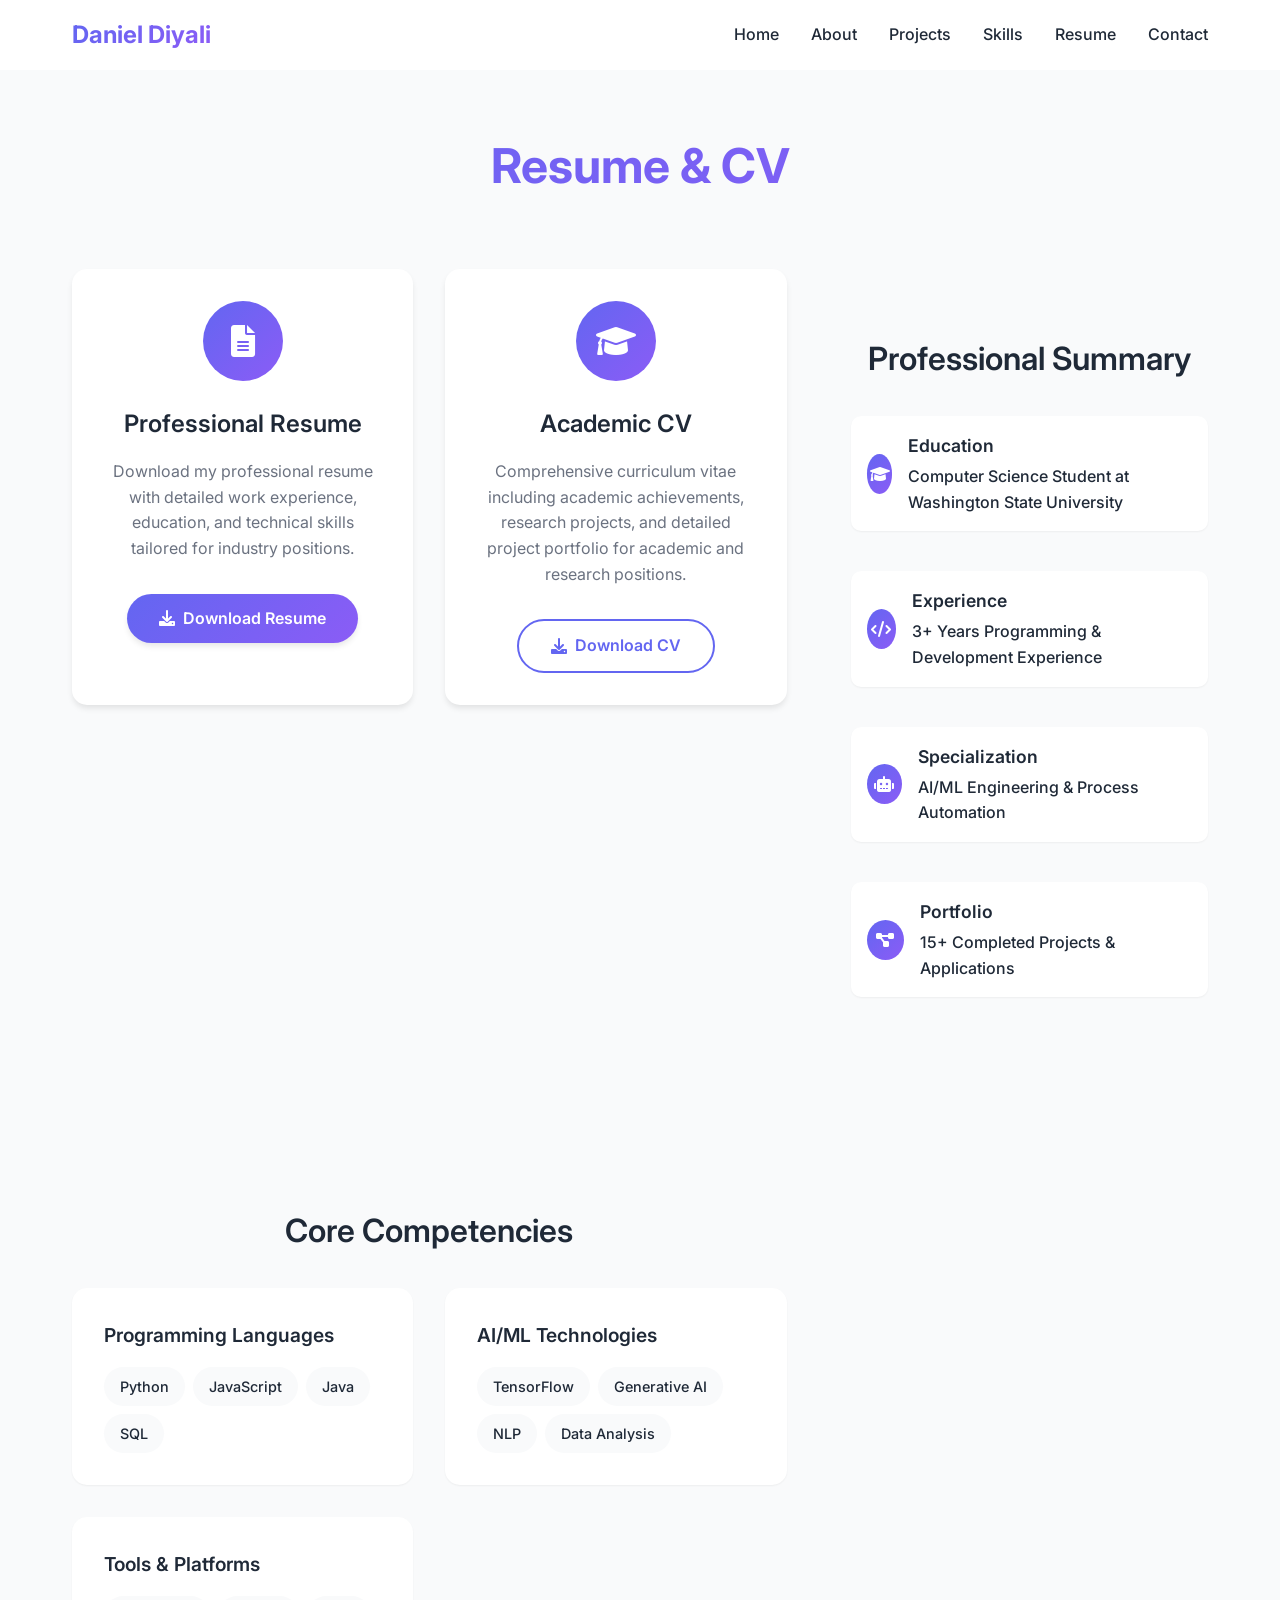
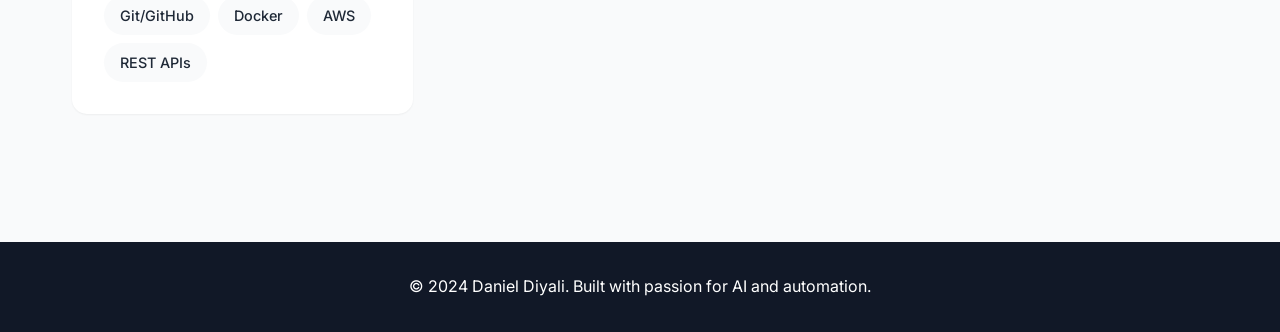
==== resume.html @ 3ffd0849 "Create separate resume page with enhanced layout" ====
<!DOCTYPE html>
<html lang="en">
<head>
    <meta charset="UTF-8">
    <meta name="viewport" content="width=device-width, initial-scale=1.0">
    <title>Resume & CV - Daniel Diyali</title>
    <link rel="stylesheet" href="styles.css">
    <link href="https://fonts.googleapis.com/css2?family=Inter:wght@300;400;500;600;700&display=swap" rel="stylesheet">
    <link rel="stylesheet" href="https://cdnjs.cloudflare.com/ajax/libs/font-awesome/6.0.0/css/all.min.css">
</head>
<body>
    <nav class="navbar">
        <div class="nav-container">
            <div class="nav-logo">
                <a href="index.html" class="logo-text">Daniel Diyali</a>
            </div>
            <ul class="nav-menu">
                <li><a href="index.html" class="nav-link">Home</a></li>
                <li><a href="index.html#about" class="nav-link">About</a></li>
                <li><a href="index.html#projects" class="nav-link">Projects</a></li>
                <li><a href="index.html#skills" class="nav-link">Skills</a></li>
                <li><a href="resume.html" class="nav-link active">Resume</a></li>
                <li><a href="index.html#contact" class="nav-link">Contact</a></li>
            </ul>
            <div class="hamburger">
                <span></span>
                <span></span>
                <span></span>
            </div>
        </div>
    </nav>

    <section class="resume-page">
        <div class="container">
            <h1 class="page-title">Resume & CV</h1>
            
            <div class="resume-content">
                <div class="resume-cards">
                    <div class="resume-card">
                        <div class="resume-icon">
                            <i class="fas fa-file-alt"></i>
                        </div>
                        <h3>Professional Resume</h3>
                        <p>Download my professional resume with detailed work experience, education, and technical skills tailored for industry positions.</p>
                        <a href="#" class="btn btn-primary" download>
                            <i class="fas fa-download"></i> Download Resume
                        </a>
                    </div>
                    <div class="resume-card">
                        <div class="resume-icon">
                            <i class="fas fa-graduation-cap"></i>
                        </div>
                        <h3>Academic CV</h3>
                        <p>Comprehensive curriculum vitae including academic achievements, research projects, and detailed project portfolio for academic and research positions.</p>
                        <a href="#" class="btn btn-secondary" download>
                            <i class="fas fa-download"></i> Download CV
                        </a>
                    </div>
                </div>

                <div class="resume-highlights-section">
                    <h2>Professional Summary</h2>
                    <div class="resume-highlights">
                        <div class="highlight-item">
                            <i class="fas fa-graduation-cap"></i>
                            <div>
                                <h4>Education</h4>
                                <span>Computer Science Student at Washington State University</span>
                            </div>
                        </div>
                        <div class="highlight-item">
                            <i class="fas fa-code"></i>
                            <div>
                                <h4>Experience</h4>
                                <span>3+ Years Programming & Development Experience</span>
                            </div>
                        </div>
                        <div class="highlight-item">
                            <i class="fas fa-robot"></i>
                            <div>
                                <h4>Specialization</h4>
                                <span>AI/ML Engineering & Process Automation</span>
                            </div>
                        </div>
                        <div class="highlight-item">
                            <i class="fas fa-project-diagram"></i>
                            <div>
                                <h4>Portfolio</h4>
                                <span>15+ Completed Projects & Applications</span>
                            </div>
                        </div>
                    </div>
                </div>

                <div class="skills-summary">
                    <h2>Core Competencies</h2>
                    <div class="skills-grid-resume">
                        <div class="skill-group">
                            <h4>Programming Languages</h4>
                            <div class="skill-list">
                                <span>Python</span>
                                <span>JavaScript</span>
                                <span>Java</span>
                                <span>SQL</span>
                            </div>
                        </div>
                        <div class="skill-group">
                            <h4>AI/ML Technologies</h4>
                            <div class="skill-list">
                                <span>TensorFlow</span>
                                <span>Generative AI</span>
                                <span>NLP</span>
                                <span>Data Analysis</span>
                            </div>
                        </div>
                        <div class="skill-group">
                            <h4>Tools & Platforms</h4>
                            <div class="skill-list">
                                <span>Git/GitHub</span>
                                <span>Docker</span>
                                <span>AWS</span>
                                <span>REST APIs</span>
                            </div>
                        </div>
                    </div>
                </div>
            </div>
        </div>
    </section>

    <footer class="footer">
        <div class="container">
            <p>&copy; 2024 Daniel Diyali. Built with passion for AI and automation.</p>
        </div>
    </footer>

    <script src="script.js"></script>
</body>
</html>
---- styles.css ----
/* Reset and Base Styles */
* {
    margin: 0;
    padding: 0;
    box-sizing: border-box;
}

:root {
    --primary-color: #6366f1;
    --secondary-color: #8b5cf6;
    --accent-color: #06b6d4;
    --text-primary: #1f2937;
    --text-secondary: #6b7280;
    --bg-primary: #ffffff;
    --bg-secondary: #f9fafb;
    --bg-dark: #111827;
    --gradient-primary: linear-gradient(135deg, #6366f1 0%, #8b5cf6 100%);
    --gradient-secondary: linear-gradient(135deg, #06b6d4 0%, #3b82f6 100%);
    --shadow-sm: 0 1px 2px 0 rgb(0 0 0 / 0.05);
    --shadow-md: 0 4px 6px -1px rgb(0 0 0 / 0.1);
    --shadow-lg: 0 10px 15px -3px rgb(0 0 0 / 0.1);
    --shadow-xl: 0 20px 25px -5px rgb(0 0 0 / 0.1);
}

body {
    font-family: 'Inter', sans-serif;
    line-height: 1.6;
    color: var(--text-primary);
    overflow-x: hidden;
}

.container {
    max-width: 1200px;
    margin: 0 auto;
    padding: 0 2rem;
}

/* Navigation */
.navbar {
    position: fixed;
    top: 0;
    width: 100%;
    background: rgba(255, 255, 255, 0.95);
    backdrop-filter: blur(10px);
    z-index: 1000;
    transition: all 0.3s ease;
}

.nav-container {
    max-width: 1200px;
    margin: 0 auto;
    padding: 1rem 2rem;
    display: flex;
    justify-content: space-between;
    align-items: center;
}

.nav-logo .logo-text {
    font-size: 1.5rem;
    font-weight: 700;
    background: var(--gradient-primary);
    -webkit-background-clip: text;
    -webkit-text-fill-color: transparent;
    background-clip: text;
}

.nav-menu {
    display: flex;
    list-style: none;
    gap: 2rem;
}

.nav-link {
    text-decoration: none;
    color: var(--text-primary);
    font-weight: 500;
    transition: color 0.3s ease;
    position: relative;
}

.nav-link:hover {
    color: var(--primary-color);
}

.nav-link::after {
    content: '';
    position: absolute;
    width: 0;
    height: 2px;
    bottom: -5px;
    left: 0;
    background: var(--gradient-primary);
    transition: width 0.3s ease;
}

.nav-link:hover::after {
    width: 100%;
}

.hamburger {
    display: none;
    flex-direction: column;
    cursor: pointer;
}

.hamburger span {
    width: 25px;
    height: 3px;
    background: var(--text-primary);
    margin: 3px 0;
    transition: 0.3s;
}

/* Hero Section */
.hero {
    min-height: 100vh;
    display: flex;
    align-items: center;
    background: linear-gradient(135deg, #f8fafc 0%, #e2e8f0 100%);
    position: relative;
    overflow: hidden;
}

.hero::before {
    content: '';
    position: absolute;
    top: 0;
    left: 0;
    right: 0;
    bottom: 0;
    background: url('data:image/svg+xml,<svg xmlns="http://www.w3.org/2000/svg" viewBox="0 0 100 100"><defs><pattern id="grid" width="10" height="10" patternUnits="userSpaceOnUse"><path d="M 10 0 L 0 0 0 10" fill="none" stroke="%23e2e8f0" stroke-width="0.5"/></pattern></defs><rect width="100" height="100" fill="url(%23grid)"/></svg>');
    opacity: 0.5;
}

.hero-content {
    display: grid;
    grid-template-columns: 1fr 1fr;
    gap: 4rem;
    align-items: center;
    position: relative;
    z-index: 1;
}

.hero-text {
    padding-left: 2rem;
}

.hero-title {
    font-size: 3.5rem;
    font-weight: 700;
    line-height: 1.2;
    margin-bottom: 1.5rem;
}

.highlight {
    background: var(--gradient-primary);
    -webkit-background-clip: text;
    -webkit-text-fill-color: transparent;
    background-clip: text;
}

.typing-text {
    color: var(--primary-color);
    position: relative;
}

.typing-text::after {
    content: '|';
    animation: blink 1s infinite;
}

@keyframes blink {

    0%,
    50% {
        opacity: 1;
    }

    51%,
    100% {
        opacity: 0;
    }
}

.hero-subtitle {
    font-size: 1.25rem;
    color: var(--text-secondary);
    margin-bottom: 2rem;
    max-width: 500px;
}

.hero-buttons {
    display: flex;
    gap: 1rem;
    flex-wrap: wrap;
}

.btn {
    padding: 0.75rem 2rem;
    border-radius: 50px;
    text-decoration: none;
    font-weight: 600;
    transition: all 0.3s ease;
    border: none;
    cursor: pointer;
    display: inline-flex;
    align-items: center;
    gap: 0.5rem;
}

.btn-primary {
    background: var(--gradient-primary);
    color: white;
    box-shadow: var(--shadow-md);
}

.btn-primary:hover {
    transform: translateY(-2px);
    box-shadow: var(--shadow-lg);
}

.btn-secondary {
    background: transparent;
    color: var(--primary-color);
    border: 2px solid var(--primary-color);
}

.btn-secondary:hover {
    background: var(--primary-color);
    color: white;
    transform: translateY(-2px);
}

/* AI Animation */
.ai-animation {
    display: flex;
    justify-content: center;
    align-items: center;
    height: 400px;
}

.neural-network {
    position: relative;
    width: 300px;
    height: 300px;
}

.node {
    position: absolute;
    width: 20px;
    height: 20px;
    background: var(--gradient-primary);
    border-radius: 50%;
    animation: pulse 2s infinite;
}

.node-1 {
    top: 50px;
    left: 50px;
    animation-delay: 0s;
}

.node-2 {
    top: 50px;
    right: 50px;
    animation-delay: 0.5s;
}

.node-3 {
    bottom: 50px;
    left: 50px;
    animation-delay: 1s;
}

.node-4 {
    bottom: 50px;
    right: 50px;
    animation-delay: 1.5s;
}

.connection {
    position: absolute;
    height: 2px;
    background: var(--gradient-secondary);
    animation: flow 3s infinite;
}

.conn-1 {
    top: 60px;
    left: 70px;
    width: 160px;
    transform: rotate(0deg);
}

.conn-2 {
    top: 150px;
    left: 60px;
    width: 180px;
    transform: rotate(45deg);
}

.conn-3 {
    top: 150px;
    right: 60px;
    width: 180px;
    transform: rotate(-45deg);
}

@keyframes pulse {

    0%,
    100% {
        transform: scale(1);
        opacity: 0.7;
    }

    50% {
        transform: scale(1.2);
        opacity: 1;
    }
}

@keyframes flow {
    0% {
        opacity: 0.3;
    }

    50% {
        opacity: 1;
    }

    100% {
        opacity: 0.3;
    }
}

/* Section Styles */
section {
    padding: 5rem 0;
}

.section-title {
    font-size: 2.5rem;
    font-weight: 700;
    text-align: center;
    margin-bottom: 3rem;
    position: relative;
}

.section-title::after {
    content: '';
    position: absolute;
    bottom: -10px;
    left: 50%;
    transform: translateX(-50%);
    width: 60px;
    height: 4px;
    background: var(--gradient-primary);
    border-radius: 2px;
}

/* About Section */
.about {
    background: var(--bg-secondary);
}

.about-content {
    display: grid;
    grid-template-columns: 2fr 1fr;
    gap: 4rem;
    align-items: center;
}

.about-text p {
    font-size: 1.1rem;
    color: var(--text-secondary);
    margin-bottom: 1.5rem;
}

.stats {
    display: flex;
    gap: 2rem;
    margin-top: 2rem;
}

.stat {
    text-align: center;
}

.stat-number {
    display: block;
    font-size: 2.5rem;
    font-weight: 700;
    color: var(--primary-color);
}

.stat-label {
    color: var(--text-secondary);
    font-size: 0.9rem;
}

.profile-card {
    background: white;
    padding: 2rem;
    border-radius: 20px;
    text-align: center;
    box-shadow: var(--shadow-lg);
    transition: transform 0.3s ease;
}

.profile-card:hover {
    transform: translateY(-10px);
}

.profile-img {
    width: 120px;
    height: 120px;
    background: var(--gradient-primary);
    border-radius: 50%;
    margin: 0 auto 1rem;
    display: flex;
    align-items: center;
    justify-content: center;
    font-size: 3rem;
    color: white;
}

/* Projects Section */
.project-filters {
    display: flex;
    justify-content: center;
    gap: 1rem;
    margin-bottom: 3rem;
    flex-wrap: wrap;
}

.filter-btn {
    padding: 0.5rem 1.5rem;
    border: 2px solid var(--primary-color);
    background: transparent;
    color: var(--primary-color);
    border-radius: 25px;
    cursor: pointer;
    transition: all 0.3s ease;
    font-weight: 500;
}

.filter-btn.active,
.filter-btn:hover {
    background: var(--primary-color);
    color: white;
}

.projects-grid {
    display: grid;
    grid-template-columns: repeat(auto-fit, minmax(350px, 1fr));
    gap: 2rem;
}

.project-card {
    background: white;
    border-radius: 15px;
    overflow: hidden;
    box-shadow: var(--shadow-md);
    transition: all 0.3s ease;
    opacity: 1;
    transform: scale(1);
}

.project-card:hover {
    transform: translateY(-10px);
    box-shadow: var(--shadow-xl);
}

.project-card.hidden {
    opacity: 0;
    transform: scale(0.8);
    pointer-events: none;
}

.project-image {
    height: 200px;
    background: var(--gradient-primary);
    display: flex;
    align-items: center;
    justify-content: center;
    font-size: 4rem;
    color: white;
}

.project-content {
    padding: 1.5rem;
}

.project-content h3 {
    font-size: 1.25rem;
    font-weight: 600;
    margin-bottom: 1rem;
    color: var(--text-primary);
}

.project-content p {
    color: var(--text-secondary);
    margin-bottom: 1.5rem;
    line-height: 1.6;
}

.project-tech {
    display: flex;
    flex-wrap: wrap;
    gap: 0.5rem;
    margin-bottom: 1.5rem;
}

.project-tech span {
    background: var(--bg-secondary);
    color: var(--text-primary);
    padding: 0.25rem 0.75rem;
    border-radius: 15px;
    font-size: 0.8rem;
    font-weight: 500;
}

.project-links {
    display: flex;
    gap: 1rem;
}

.project-link {
    width: 40px;
    height: 40px;
    background: var(--gradient-primary);
    color: white;
    border-radius: 50%;
    display: flex;
    align-items: center;
    justify-content: center;
    text-decoration: none;
    transition: transform 0.3s ease;
}

.project-link:hover {
    transform: scale(1.1);
}

/* Skills Section */
.skills {
    background: var(--bg-secondary);
}

.skills-grid {
    display: grid;
    grid-template-columns: repeat(auto-fit, minmax(350px, 1fr));
    gap: 3rem;
}

.skill-category h3 {
    font-size: 1.5rem;
    font-weight: 600;
    margin-bottom: 2rem;
    display: flex;
    align-items: center;
    gap: 0.5rem;
}

.skill-category h3 i {
    color: var(--primary-color);
}

.skill-bars {
    display: flex;
    flex-direction: column;
    gap: 1.5rem;
}

.skill-bar {
    display: flex;
    flex-direction: column;
    gap: 0.5rem;
}

.skill-name {
    font-weight: 500;
    color: var(--text-primary);
}

.skill-progress {
    height: 8px;
    background: #e5e7eb;
    border-radius: 4px;
    overflow: hidden;
}

.skill-fill {
    height: 100%;
    background: var(--gradient-primary);
    border-radius: 4px;
    width: 0;
    transition: width 2s ease;
}

.skill-tags {
    display: flex;
    flex-wrap: wrap;
    gap: 1rem;
}

.skill-tag {
    background: white;
    color: var(--text-primary);
    padding: 0.75rem 1.5rem;
    border-radius: 25px;
    font-weight: 500;
    box-shadow: var(--shadow-sm);
    transition: all 0.3s ease;
}

.skill-tag:hover {
    background: var(--primary-color);
    color: white;
    transform: translateY(-2px);
}

/* Resume Section */
.resume {
    background: var(--bg-secondary);
}

.resume-page {
    min-height: 100vh;
    padding: 8rem 0 4rem;
    background: var(--bg-secondary);
}

.page-title {
    font-size: 3rem;
    font-weight: 700;
    text-align: center;
    margin-bottom: 4rem;
    background: var(--gradient-primary);
    -webkit-background-clip: text;
    -webkit-text-fill-color: transparent;
    background-clip: text;
}

.resume-highlights-section {
    margin: 4rem 0;
}

.resume-highlights-section h2 {
    font-size: 2rem;
    font-weight: 600;
    margin-bottom: 2rem;
    text-align: center;
    color: var(--text-primary);
}

.highlight-item {
    display: flex;
    align-items: center;
    gap: 1.5rem;
    padding: 1.5rem;
    background: white;
    border-radius: 10px;
    box-shadow: var(--shadow-sm);
    margin-bottom: 1rem;
}

.highlight-item h4 {
    font-size: 1.1rem;
    font-weight: 600;
    color: var(--text-primary);
    margin-bottom: 0.25rem;
}

.skills-summary {
    margin: 4rem 0;
}

.skills-summary h2 {
    font-size: 2rem;
    font-weight: 600;
    margin-bottom: 2rem;
    text-align: center;
    color: var(--text-primary);
}

.skills-grid-resume {
    display: grid;
    grid-template-columns: repeat(auto-fit, minmax(250px, 1fr));
    gap: 2rem;
}

.skill-group {
    background: white;
    padding: 2rem;
    border-radius: 15px;
    box-shadow: var(--shadow-sm);
}

.skill-group h4 {
    font-size: 1.2rem;
    font-weight: 600;
    margin-bottom: 1rem;
    color: var(--text-primary);
}

.skill-list {
    display: flex;
    flex-wrap: wrap;
    gap: 0.5rem;
}

.skill-list span {
    background: var(--bg-secondary);
    color: var(--text-primary);
    padding: 0.5rem 1rem;
    border-radius: 20px;
    font-size: 0.9rem;
    font-weight: 500;
}

.resume-content {
    display: grid;
    grid-template-columns: 2fr 1fr;
    gap: 4rem;
    align-items: start;
}

.resume-cards {
    display: grid;
    grid-template-columns: 1fr 1fr;
    gap: 2rem;
}

.resume-card {
    background: white;
    padding: 2rem;
    border-radius: 15px;
    text-align: center;
    box-shadow: var(--shadow-md);
    transition: transform 0.3s ease;
}

.resume-card:hover {
    transform: translateY(-5px);
}

.resume-icon {
    width: 80px;
    height: 80px;
    background: var(--gradient-primary);
    border-radius: 50%;
    display: flex;
    align-items: center;
    justify-content: center;
    margin: 0 auto 1.5rem;
    font-size: 2rem;
    color: white;
}

.resume-card h3 {
    font-size: 1.5rem;
    font-weight: 600;
    margin-bottom: 1rem;
    color: var(--text-primary);
}

.resume-card p {
    color: var(--text-secondary);
    margin-bottom: 2rem;
    line-height: 1.6;
}

.resume-preview h3 {
    font-size: 1.5rem;
    font-weight: 600;
    margin-bottom: 2rem;
    color: var(--text-primary);
}

.resume-highlights {
    display: flex;
    flex-direction: column;
    gap: 1.5rem;
}

.highlight-item {
    display: flex;
    align-items: center;
    gap: 1rem;
    padding: 1rem;
    background: white;
    border-radius: 10px;
    box-shadow: var(--shadow-sm);
}

.highlight-item i {
    width: 40px;
    height: 40px;
    background: var(--gradient-primary);
    color: white;
    border-radius: 50%;
    display: flex;
    align-items: center;
    justify-content: center;
    font-size: 1rem;
}

.highlight-item span {
    font-weight: 500;
    color: var(--text-primary);
}

/* Contact Section */
.contact-content {
    display: grid;
    grid-template-columns: 1fr 1fr;
    gap: 4rem;
    align-items: start;
}

.contact-info {
    display: flex;
    flex-direction: column;
    gap: 2rem;
}

.contact-item {
    display: flex;
    align-items: center;
    gap: 1rem;
    font-size: 1.1rem;
}

.contact-item a {
    color: inherit;
    text-decoration: none;
}

.contact-item a:hover {
    color: var(--primary-color);
    text-decoration: underline;
}

.contact-item i {
    width: 50px;
    height: 50px;
    background: var(--gradient-primary);
    color: white;
    border-radius: 50%;
    display: flex;
    align-items: center;
    justify-content: center;
}

.contact-form {
    display: flex;
    flex-direction: column;
    gap: 1.5rem;
}

.contact-form input,
.contact-form textarea {
    padding: 1rem;
    border: 2px solid #e5e7eb;
    border-radius: 10px;
    font-family: inherit;
    font-size: 1rem;
    transition: border-color 0.3s ease;
}

.contact-form input:focus,
.contact-form textarea:focus {
    outline: none;
    border-color: var(--primary-color);
}

.contact-form textarea {
    resize: vertical;
    min-height: 120px;
}

/* Footer */
.footer {
    background: var(--bg-dark);
    color: white;
    text-align: center;
    padding: 2rem 0;
}

/* Custom Scrollbar */
::-webkit-scrollbar {
    width: 12px;
}

::-webkit-scrollbar-track {
    background: #f1f1f1;
}

::-webkit-scrollbar-thumb {
    background: #c1c1c1;
    border-radius: 6px;
    transition: background 0.3s ease, width 0.2s ease;
}

::-webkit-scrollbar-thumb:hover {
    background: #4f4e4e;
}

::-webkit-scrollbar-thumb:active {
    background: #4f4e4e;
    width: 20px;
}

/* Responsive Design */
@media (max-width: 768px) {
    .hamburger {
        display: flex;
    }

    .nav-menu {
        position: fixed;
        left: -100%;
        top: 70px;
        flex-direction: column;
        background-color: white;
        width: 100%;
        text-align: center;
        transition: 0.3s;
        box-shadow: var(--shadow-lg);
        padding: 2rem 0;
    }

    .nav-menu.active {
        left: 0;
    }

    .hero-content {
        grid-template-columns: 1fr;
        text-align: center;
        gap: 2rem;
    }

    .hero-title {
        font-size: 2.5rem;
    }

    .about-content {
        grid-template-columns: 1fr;
        text-align: center;
    }

    .stats {
        justify-content: center;
    }

    .contact-content {
        grid-template-columns: 1fr;
        gap: 2rem;
    }

    .projects-grid {
        grid-template-columns: 1fr;
    }

    .skills-grid {
        grid-template-columns: 1fr;
    }

    .resume-content {
        grid-template-columns: 1fr;
        gap: 2rem;
    }

    .resume-cards {
        grid-template-columns: 1fr;
    }

    .container {
        padding: 0 1rem;
    }
}

@media (max-width: 480px) {
    .hero-title {
        font-size: 2rem;
    }

    .section-title {
        font-size: 2rem;
    }

    .btn {
        padding: 0.6rem 1.5rem;
        font-size: 0.9rem;
    }
}
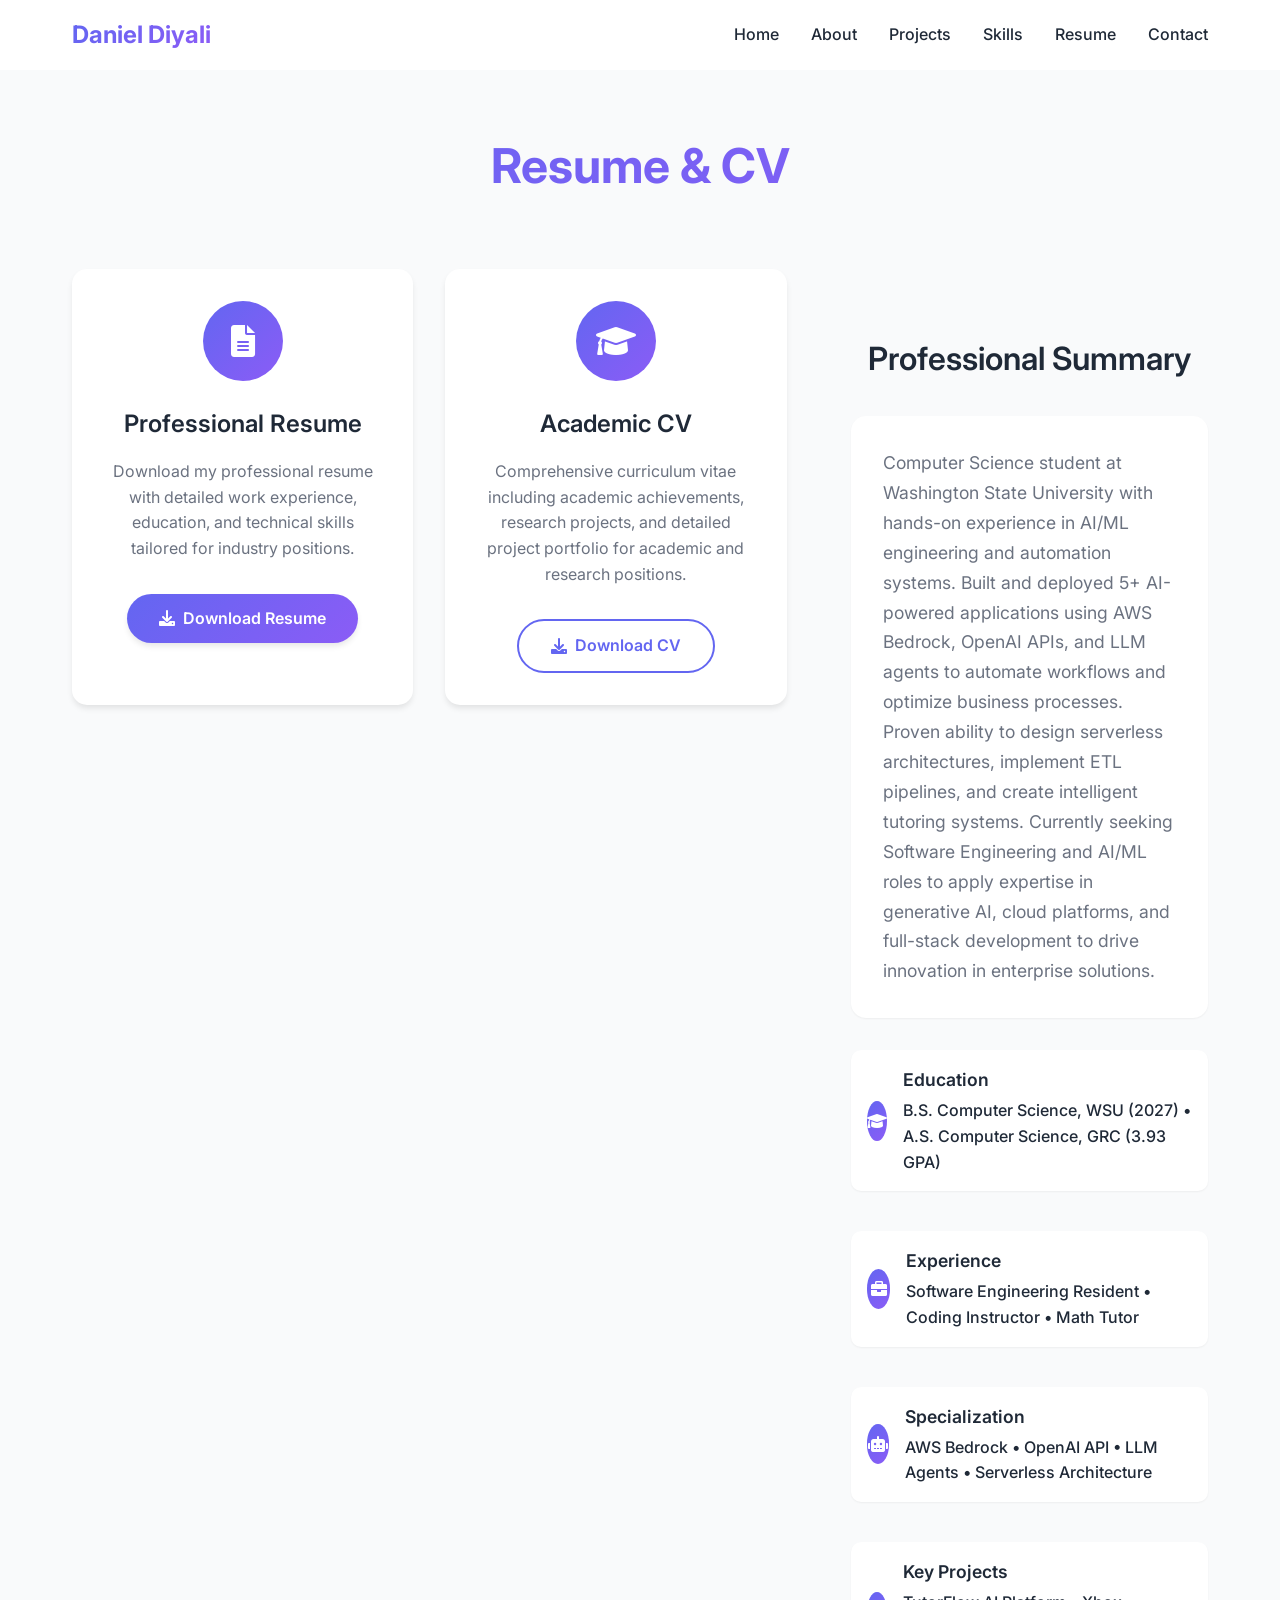
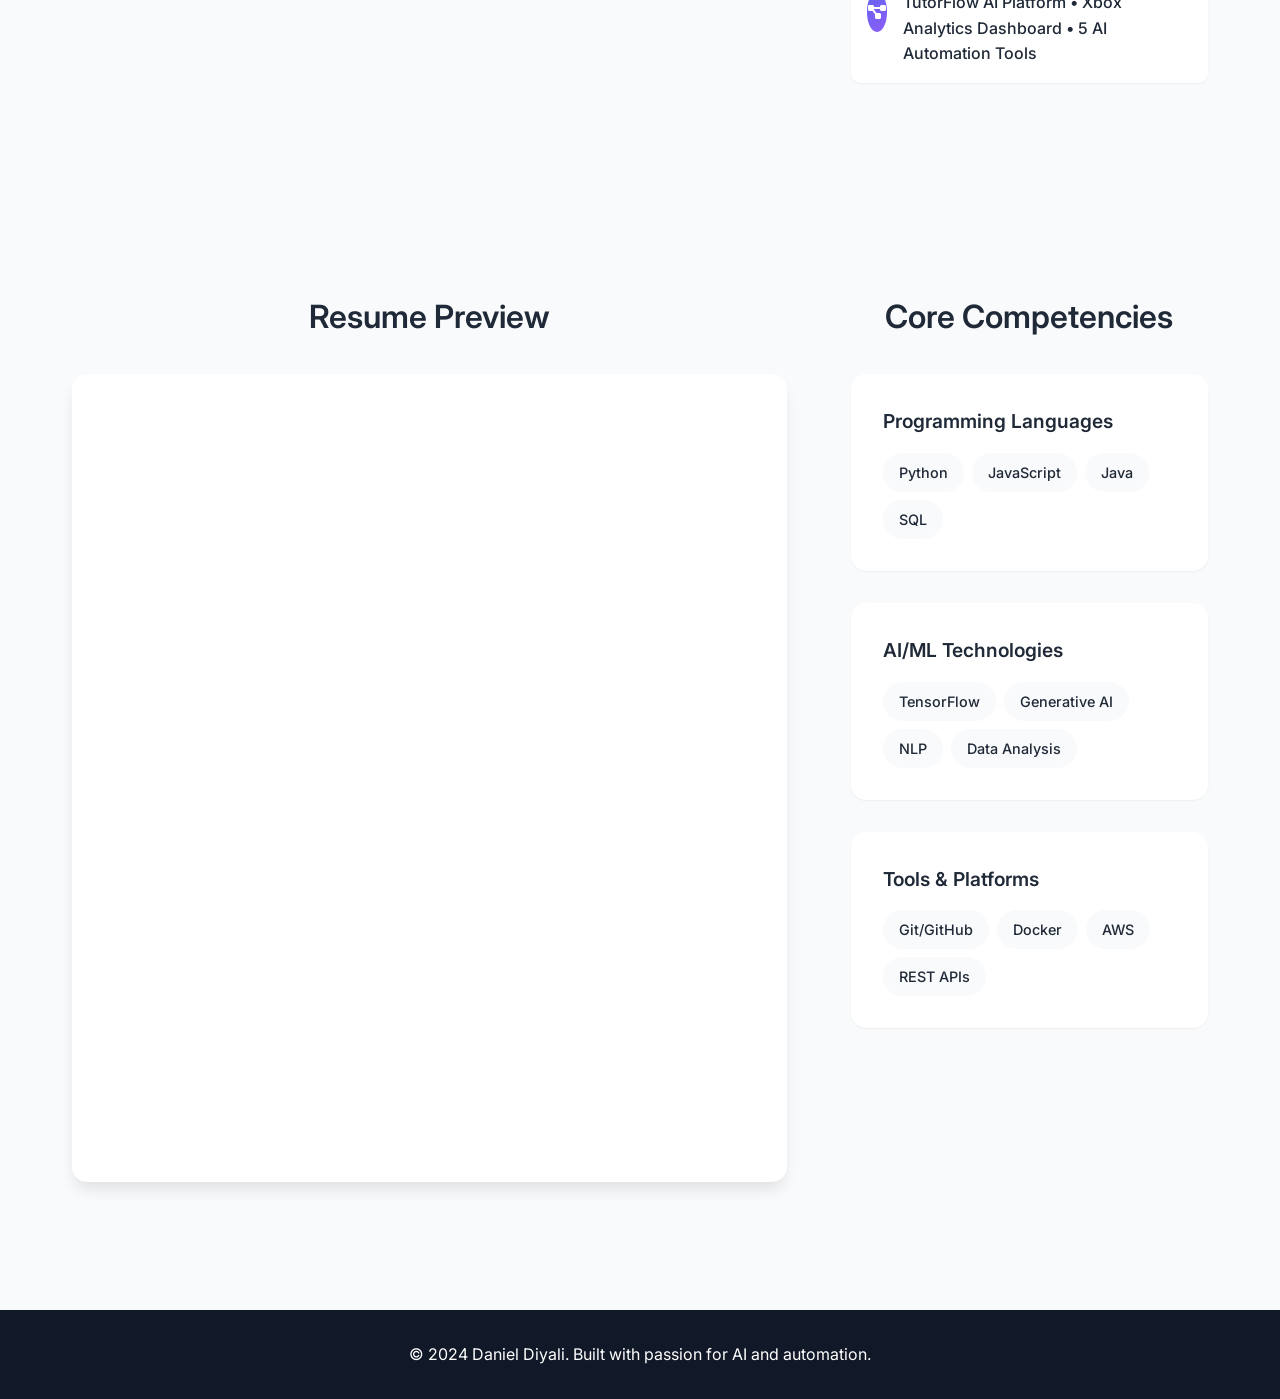
==== commit 3c939126: "Update professional summary with accurate resume content and achievements" ====
--- a/resume.html
+++ b/resume.html
@@ -1,13 +1,27 @@
 <!DOCTYPE html>
 <html lang="en">
+
 <head>
+
+    <!-- Google tag (gtag.js) -->
+    <script async src="https://www.googletagmanager.com/gtag/js?id=G-FMMGLMWCPK"></script>
+    <script>
+        window.dataLayer = window.dataLayer || [];
+        function gtag() { dataLayer.push(arguments); }
+        gtag('js', new Date());
+
+        gtag('config', 'G-FMMGLMWCPK');
+    </script>
+
     <meta charset="UTF-8">
     <meta name="viewport" content="width=device-width, initial-scale=1.0">
     <title>Resume & CV - Daniel Diyali</title>
     <link rel="stylesheet" href="styles.css">
     <link href="https://fonts.googleapis.com/css2?family=Inter:wght@300;400;500;600;700&display=swap" rel="stylesheet">
     <link rel="stylesheet" href="https://cdnjs.cloudflare.com/ajax/libs/font-awesome/6.0.0/css/all.min.css">
+
 </head>
+
 <body>
     <nav class="navbar">
         <div class="nav-container">
@@ -33,7 +47,7 @@
     <section class="resume-page">
         <div class="container">
             <h1 class="page-title">Resume & CV</h1>
-            
+
             <div class="resume-content">
                 <div class="resume-cards">
                     <div class="resume-card">
@@ -41,7 +55,8 @@
                             <i class="fas fa-file-alt"></i>
                         </div>
                         <h3>Professional Resume</h3>
-                        <p>Download my professional resume with detailed work experience, education, and technical skills tailored for industry positions.</p>
+                        <p>Download my professional resume with detailed work experience, education, and technical
+                            skills tailored for industry positions.</p>
                         <a href="#" class="btn btn-primary" download>
                             <i class="fas fa-download"></i> Download Resume
                         </a>
@@ -51,7 +66,8 @@
                             <i class="fas fa-graduation-cap"></i>
                         </div>
                         <h3>Academic CV</h3>
-                        <p>Comprehensive curriculum vitae including academic achievements, research projects, and detailed project portfolio for academic and research positions.</p>
+                        <p>Comprehensive curriculum vitae including academic achievements, research projects, and
+                            detailed project portfolio for academic and research positions.</p>
                         <a href="#" class="btn btn-secondary" download>
                             <i class="fas fa-download"></i> Download CV
                         </a>
@@ -60,35 +76,47 @@
 
                 <div class="resume-highlights-section">
                     <h2>Professional Summary</h2>
+                    <div class="professional-summary">
+                        <p>Computer Science student at Washington State University with hands-on experience in AI/ML engineering and automation systems. Built and deployed 5+ AI-powered applications using AWS Bedrock, OpenAI APIs, and LLM agents to automate workflows and optimize business processes. Proven ability to design serverless architectures, implement ETL pipelines, and create intelligent tutoring systems. Currently seeking Software Engineering and AI/ML roles to apply expertise in generative AI, cloud platforms, and full-stack development to drive innovation in enterprise solutions.</p>
+                    </div>
                     <div class="resume-highlights">
                         <div class="highlight-item">
                             <i class="fas fa-graduation-cap"></i>
                             <div>
                                 <h4>Education</h4>
-                                <span>Computer Science Student at Washington State University</span>
+                                <span>B.S. Computer Science, WSU (2027) • A.S. Computer Science, GRC (3.93 GPA)</span>
                             </div>
                         </div>
                         <div class="highlight-item">
-                            <i class="fas fa-code"></i>
+                            <i class="fas fa-briefcase"></i>
                             <div>
                                 <h4>Experience</h4>
-                                <span>3+ Years Programming & Development Experience</span>
+                                <span>Software Engineering Resident • Coding Instructor • Math Tutor</span>
                             </div>
                         </div>
                         <div class="highlight-item">
                             <i class="fas fa-robot"></i>
                             <div>
                                 <h4>Specialization</h4>
-                                <span>AI/ML Engineering & Process Automation</span>
+                                <span>AWS Bedrock • OpenAI API • LLM Agents • Serverless Architecture</span>
                             </div>
                         </div>
                         <div class="highlight-item">
                             <i class="fas fa-project-diagram"></i>
                             <div>
-                                <h4>Portfolio</h4>
-                                <span>15+ Completed Projects & Applications</span>
+                                <h4>Key Projects</h4>
+                                <span>TutorFlow AI Platform • Xbox Analytics Dashboard • 5 AI Automation Tools</span>
                             </div>
                         </div>
+                    </div>
+                </div>
+
+                <div class="resume-viewer-section">
+                    <h2>Resume Preview</h2>
+                    <div class="pdf-viewer">
+                        <iframe src="Daniel_Diyali_Resume.pdf" width="100%" height="800px" type="application/pdf">
+                            <p>Your browser does not support PDFs. <a href="Daniel_Diyali_Resume.pdf" download>Download the PDF</a>.</p>
+                        </iframe>
                     </div>
                 </div>
 
@@ -136,4 +164,5 @@
 
     <script src="script.js"></script>
 </body>
+
 </html>
--- a/styles.css
+++ b/styles.css
@@ -720,6 +720,45 @@
     font-weight: 500;
 }
 
+.professional-summary {
+    background: white;
+    padding: 2rem;
+    border-radius: 15px;
+    box-shadow: var(--shadow-sm);
+    margin-bottom: 2rem;
+}
+
+.professional-summary p {
+    font-size: 1.1rem;
+    line-height: 1.7;
+    color: var(--text-secondary);
+    margin: 0;
+}
+
+.resume-viewer-section {
+    margin: 4rem 0;
+}
+
+.resume-viewer-section h2 {
+    font-size: 2rem;
+    font-weight: 600;
+    margin-bottom: 2rem;
+    text-align: center;
+    color: var(--text-primary);
+}
+
+.pdf-viewer {
+    background: white;
+    border-radius: 15px;
+    box-shadow: var(--shadow-lg);
+    overflow: hidden;
+}
+
+.pdf-viewer iframe {
+    border: none;
+    border-radius: 15px;
+}
+
 .resume-content {
     display: grid;
     grid-template-columns: 2fr 1fr;
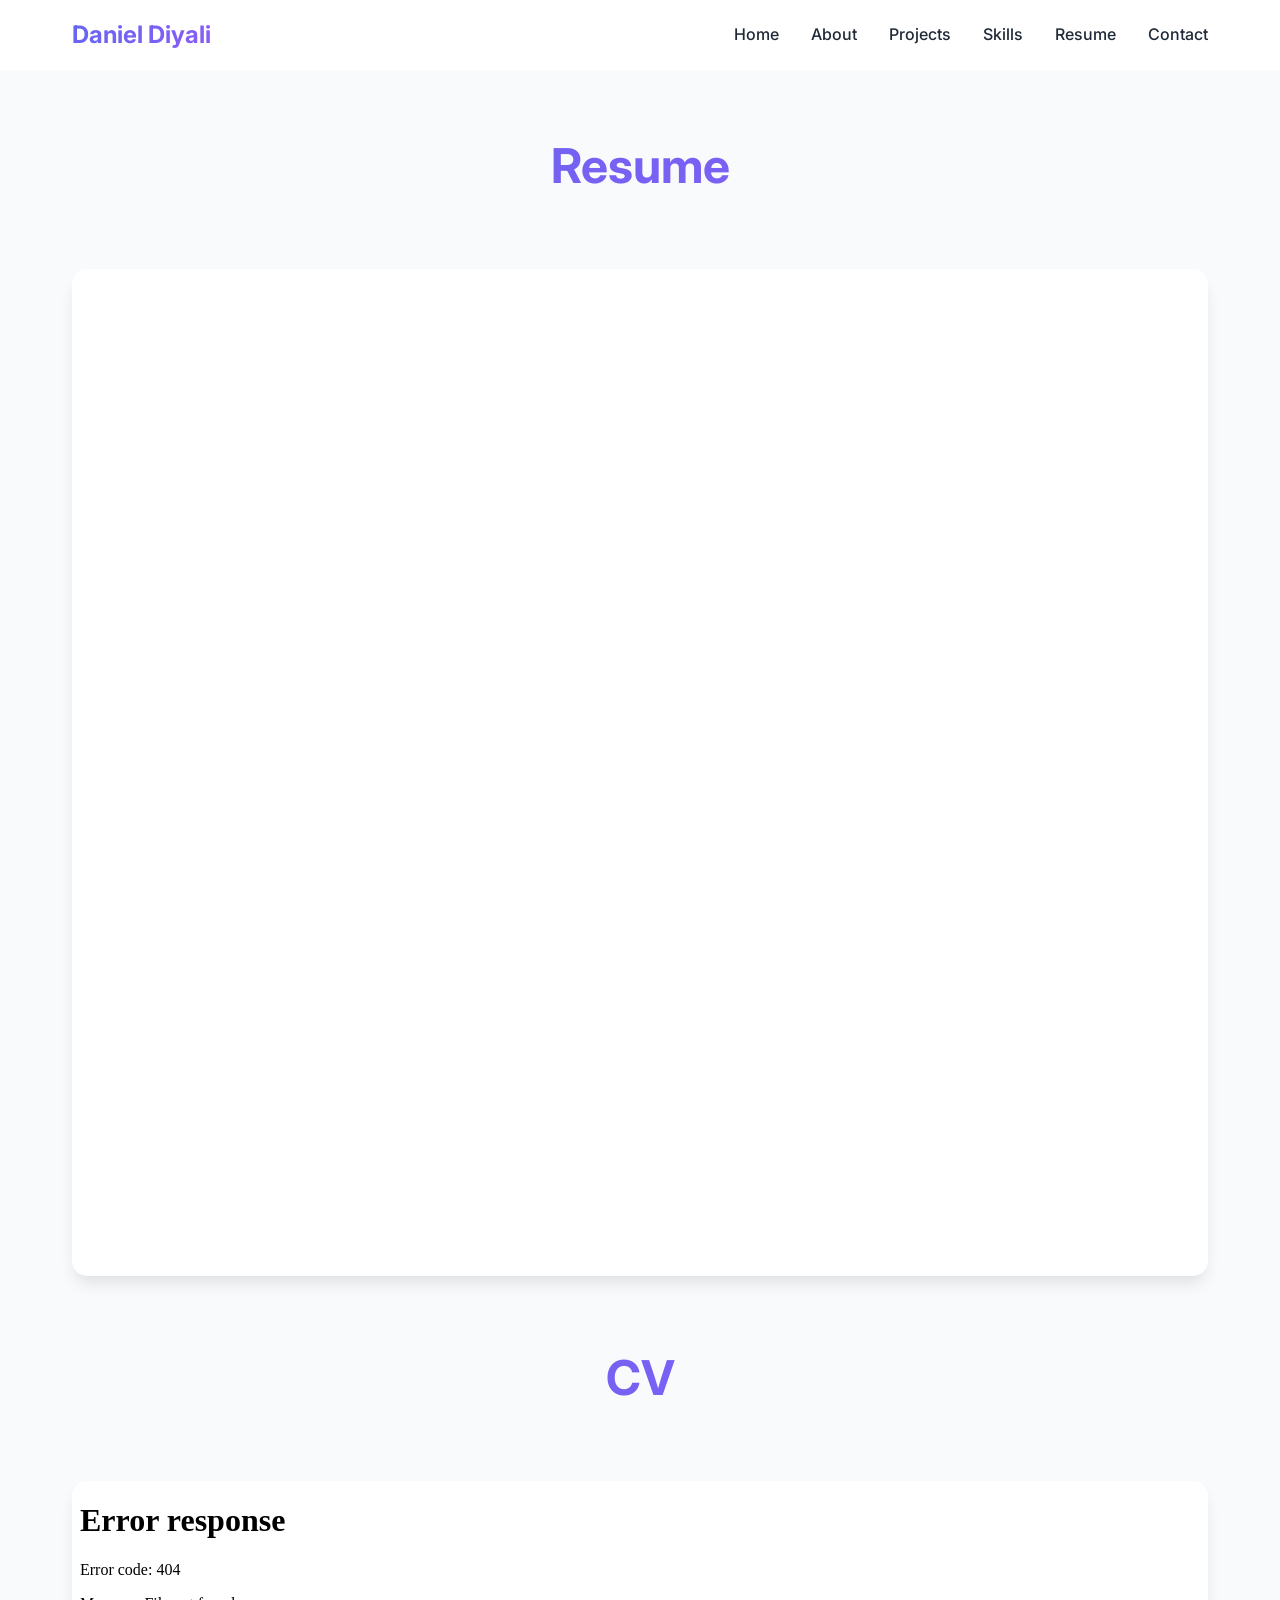
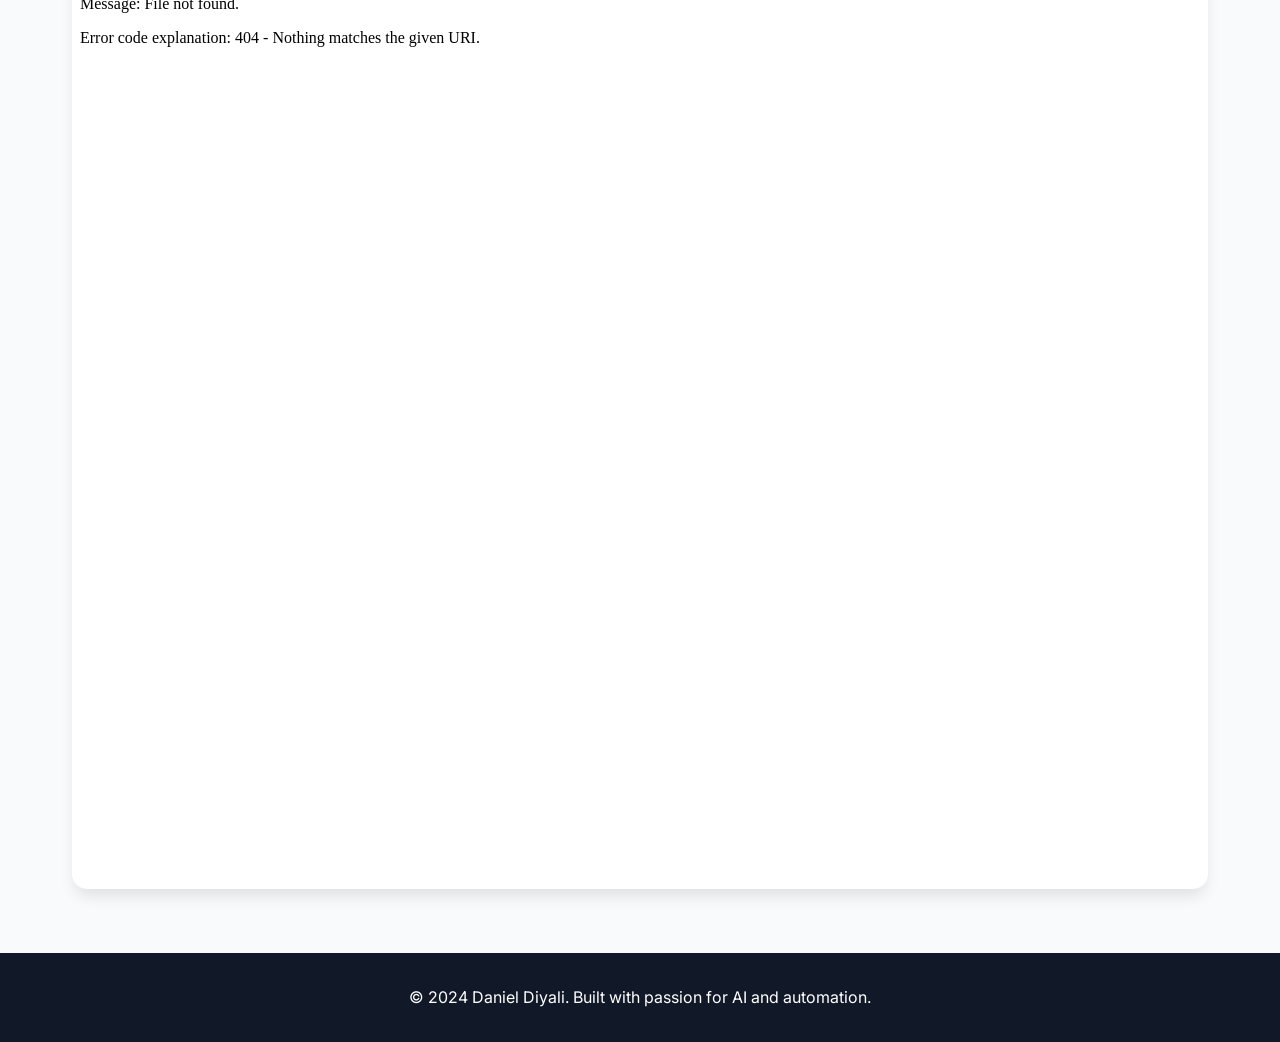
==== commit fb585c55: "Updated Resume page to be more simplistic" ====
--- a/resume.html
+++ b/resume.html
@@ -46,112 +46,18 @@
 
     <section class="resume-page">
         <div class="container">
-            <h1 class="page-title">Resume & CV</h1>
-
-            <div class="resume-content">
-                <div class="resume-cards">
-                    <div class="resume-card">
-                        <div class="resume-icon">
-                            <i class="fas fa-file-alt"></i>
-                        </div>
-                        <h3>Professional Resume</h3>
-                        <p>Download my professional resume with detailed work experience, education, and technical
-                            skills tailored for industry positions.</p>
-                        <a href="#" class="btn btn-primary" download>
-                            <i class="fas fa-download"></i> Download Resume
-                        </a>
-                    </div>
-                    <div class="resume-card">
-                        <div class="resume-icon">
-                            <i class="fas fa-graduation-cap"></i>
-                        </div>
-                        <h3>Academic CV</h3>
-                        <p>Comprehensive curriculum vitae including academic achievements, research projects, and
-                            detailed project portfolio for academic and research positions.</p>
-                        <a href="#" class="btn btn-secondary" download>
-                            <i class="fas fa-download"></i> Download CV
-                        </a>
-                    </div>
-                </div>
-
-                <div class="resume-highlights-section">
-                    <h2>Professional Summary</h2>
-                    <div class="professional-summary">
-                        <p>Computer Science student at Washington State University with hands-on experience in AI/ML engineering and automation systems. Built and deployed 5+ AI-powered applications using AWS Bedrock, OpenAI APIs, and LLM agents to automate workflows and optimize business processes. Proven ability to design serverless architectures, implement ETL pipelines, and create intelligent tutoring systems. Currently seeking Software Engineering and AI/ML roles to apply expertise in generative AI, cloud platforms, and full-stack development to drive innovation in enterprise solutions.</p>
-                    </div>
-                    <div class="resume-highlights">
-                        <div class="highlight-item">
-                            <i class="fas fa-graduation-cap"></i>
-                            <div>
-                                <h4>Education</h4>
-                                <span>B.S. Computer Science, WSU (2027) • A.S. Computer Science, GRC (3.93 GPA)</span>
-                            </div>
-                        </div>
-                        <div class="highlight-item">
-                            <i class="fas fa-briefcase"></i>
-                            <div>
-                                <h4>Experience</h4>
-                                <span>Software Engineering Resident • Coding Instructor • Math Tutor</span>
-                            </div>
-                        </div>
-                        <div class="highlight-item">
-                            <i class="fas fa-robot"></i>
-                            <div>
-                                <h4>Specialization</h4>
-                                <span>AWS Bedrock • OpenAI API • LLM Agents • Serverless Architecture</span>
-                            </div>
-                        </div>
-                        <div class="highlight-item">
-                            <i class="fas fa-project-diagram"></i>
-                            <div>
-                                <h4>Key Projects</h4>
-                                <span>TutorFlow AI Platform • Xbox Analytics Dashboard • 5 AI Automation Tools</span>
-                            </div>
-                        </div>
-                    </div>
-                </div>
-
-                <div class="resume-viewer-section">
-                    <h2>Resume Preview</h2>
-                    <div class="pdf-viewer">
-                        <iframe src="Daniel_Diyali_Resume.pdf" width="100%" height="800px" type="application/pdf">
-                            <p>Your browser does not support PDFs. <a href="Daniel_Diyali_Resume.pdf" download>Download the PDF</a>.</p>
-                        </iframe>
-                    </div>
-                </div>
-
-                <div class="skills-summary">
-                    <h2>Core Competencies</h2>
-                    <div class="skills-grid-resume">
-                        <div class="skill-group">
-                            <h4>Programming Languages</h4>
-                            <div class="skill-list">
-                                <span>Python</span>
-                                <span>JavaScript</span>
-                                <span>Java</span>
-                                <span>SQL</span>
-                            </div>
-                        </div>
-                        <div class="skill-group">
-                            <h4>AI/ML Technologies</h4>
-                            <div class="skill-list">
-                                <span>TensorFlow</span>
-                                <span>Generative AI</span>
-                                <span>NLP</span>
-                                <span>Data Analysis</span>
-                            </div>
-                        </div>
-                        <div class="skill-group">
-                            <h4>Tools & Platforms</h4>
-                            <div class="skill-list">
-                                <span>Git/GitHub</span>
-                                <span>Docker</span>
-                                <span>AWS</span>
-                                <span>REST APIs</span>
-                            </div>
-                        </div>
-                    </div>
-                </div>
+            <h1 class="page-title">Resume</h1>
+            <div class="pdf-viewer">
+                <iframe src="Daniel_Diyali_Resume.pdf" width="100%" height="1000px" type="application/pdf">
+                    <p>Your browser does not support PDFs. <a href="Daniel_Diyali_Resume.pdf" download>Download the PDF</a>.</p>
+                </iframe>
+            </div>
+            
+            <h1 class="page-title" style="margin-top: 4rem;">CV</h1>
+            <div class="pdf-viewer">
+                <iframe src="Daniel_Diyali_CV.pdf" width="100%" height="1000px" type="application/pdf">
+                    <p>Your browser does not support PDFs. <a href="Daniel_Diyali_CV.pdf" download>Download the PDF</a>.</p>
+                </iframe>
             </div>
         </div>
     </section>
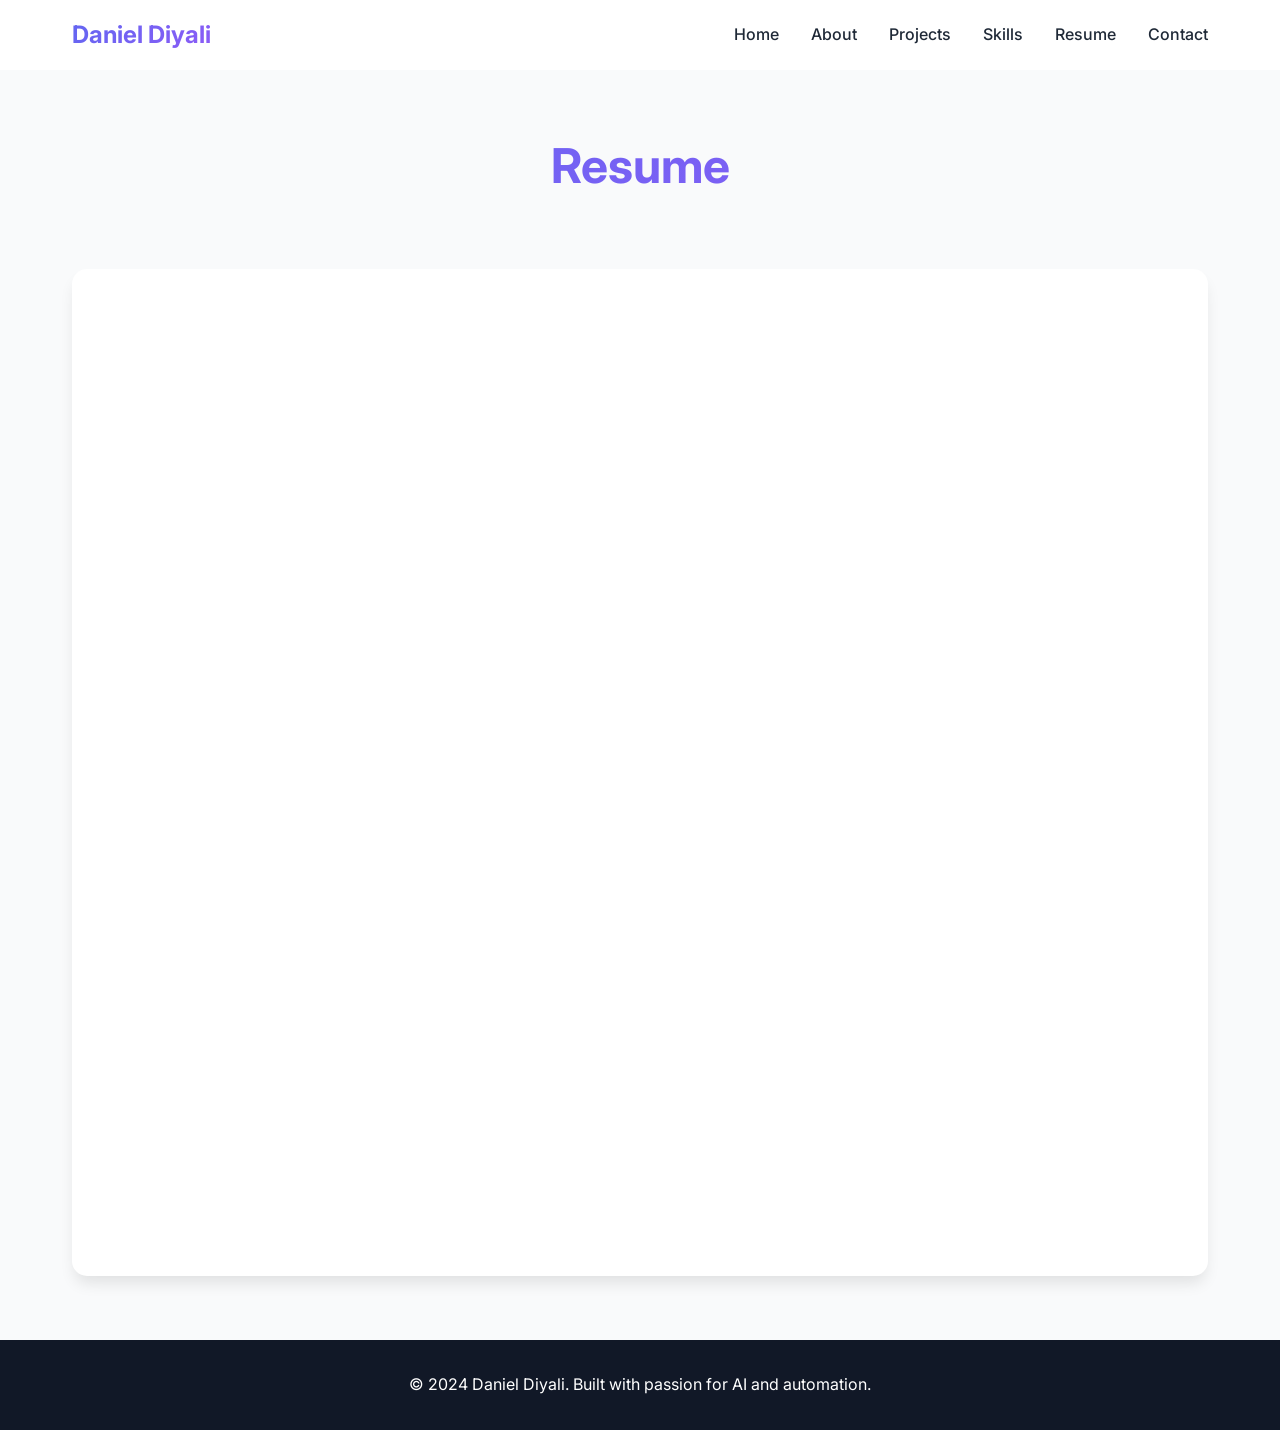
==== commit a46816ff: "Hide CV content, keep resume functionality" ====
--- a/resume.html
+++ b/resume.html
@@ -49,16 +49,18 @@
             <h1 class="page-title">Resume</h1>
             <div class="pdf-viewer">
                 <iframe src="Daniel_Diyali_Resume.pdf" width="100%" height="1000px" type="application/pdf">
-                    <p>Your browser does not support PDFs. <a href="Daniel_Diyali_Resume.pdf" download>Download the PDF</a>.</p>
+                    <p>Your browser does not support PDFs. <a href="Daniel_Diyali_Resume.pdf" download>Download the
+                            PDF</a>.</p>
                 </iframe>
             </div>
-            
-            <h1 class="page-title" style="margin-top: 4rem;">CV</h1>
+
+            <!-- <h1 class="page-title" style="margin-top: 4rem;">CV</h1>
             <div class="pdf-viewer">
                 <iframe src="Daniel_Diyali_CV.pdf" width="100%" height="1000px" type="application/pdf">
-                    <p>Your browser does not support PDFs. <a href="Daniel_Diyali_CV.pdf" download>Download the PDF</a>.</p>
+                    <p>Your browser does not support PDFs. <a href="Daniel_Diyali_CV.pdf" download>Download the PDF</a>.
+                    </p>
                 </iframe>
-            </div>
+            </div> -->
         </div>
     </section>
 
